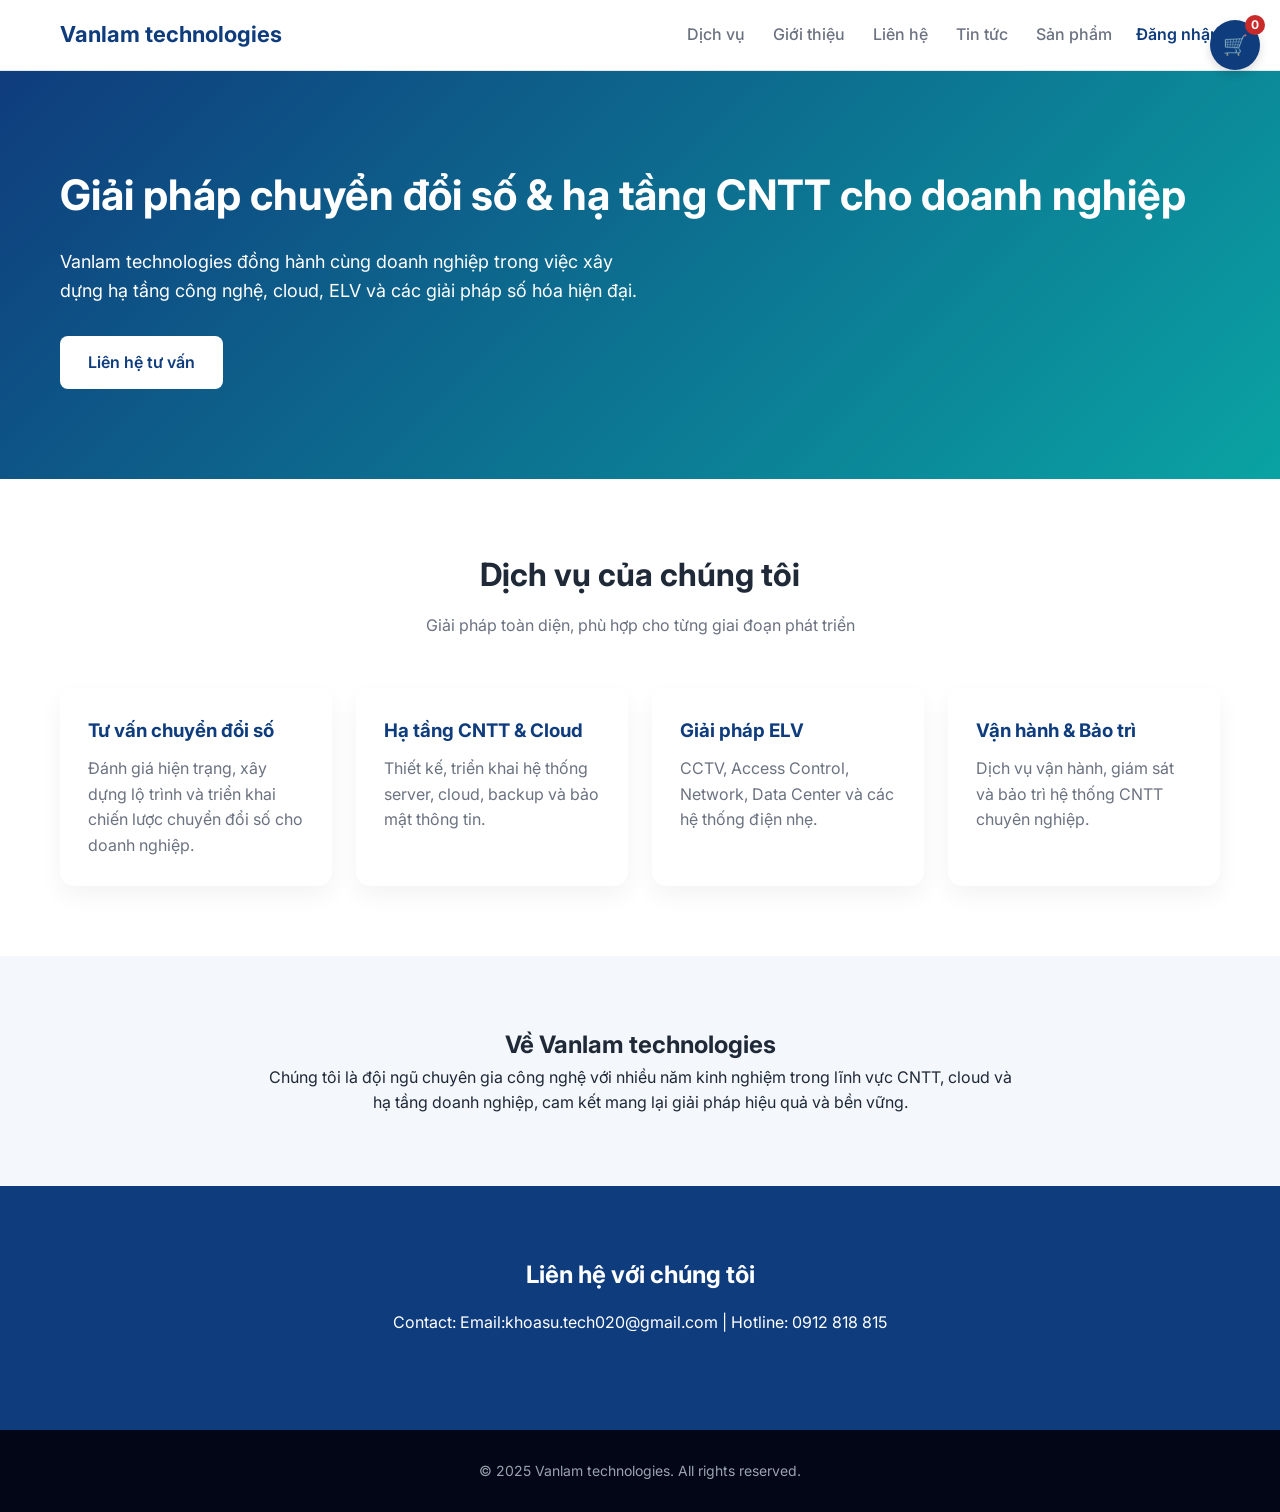
==== index.html @ 8d069204 "Add files via upload" ====
<!DOCTYPE html>
<html lang="vi">
<head>
  <meta charset="UTF-8" />
  <meta name="viewport" content="width=device-width, initial-scale=1.0" />
  <meta name="robots" content="index, follow" />
  <title>Vanlam technologies | Giải pháp chuyển đổi số & CNTT</title>
  <meta name="description" content="Vanlam technologies cung cấp giải pháp chuyển đổi số, hạ tầng CNTT, cloud, ELV và tư vấn công nghệ cho doanh nghiệp." />
  <meta name="keywords" content="chuyển đổi số, hạ tầng CNTT, cloud, ELV, bảo mật, tư vấn CNTT" />
  <link rel="canonical" href="https://vanlam-website.com/index.html" />
  <meta property="og:type" content="website" />
  <meta property="og:title" content="Vanlam technologies | Giải pháp chuyển đổi số & CNTT" />
  <meta property="og:description" content="Vanlam technologies cung cấp giải pháp chuyển đổi số, hạ tầng CNTT, cloud, ELV và tư vấn công nghệ cho doanh nghiệp." />
  <meta property="og:url" content="https://vanlam-website.com/index.html" />
  <meta property="og:site_name" content="Vanlam technologies" />
  <meta name="twitter:card" content="summary_large_image" />
  <meta name="twitter:title" content="Vanlam technologies | Giải pháp chuyển đổi số & CNTT" />
  <meta name="twitter:description" content="Vanlam technologies cung cấp giải pháp chuyển đổi số, hạ tầng CNTT, cloud, ELV và tư vấn công nghệ cho doanh nghiệp." />
  <link rel="preconnect" href="https://fonts.googleapis.com">
  <link rel="preconnect" href="https://fonts.gstatic.com" crossorigin>
  <link href="https://fonts.googleapis.com/css2?family=Inter:wght@300;400;500;600;700&display=swap" rel="stylesheet">
  <style>
    :root {
      --primary: #0f3c7d;
      --secondary: #0aa3a3;
      --text: #1f2937;
      --muted: #6b7280;
      --bg: #ffffff;
      --light: #f4f7fb;
    }

    * { box-sizing: border-box; margin: 0; padding: 0; }
    body {
      font-family: 'Inter', sans-serif;
      color: var(--text);
      background: var(--bg);
      line-height: 1.6;
    }
    a { text-decoration: none; color: inherit; }

    /* Header */
    header {
      background: #fff;
      border-bottom: 1px solid #e5e7eb;
      position: sticky;
      top: 0;
      z-index: 100;
    }
    .container {
      max-width: 1200px;
      margin: auto;
      padding: 0 20px;
    }
    .nav {
      display: flex;
      align-items: center;
      justify-content: space-between;
      height: 70px;
    }
    .logo {
      font-size: 22px;
      font-weight: 700;
      color: var(--primary);
    }
    .menu a {
      margin-left: 24px;
      font-weight: 500;
      color: var(--muted);
    }
    .menu a:hover { color: var(--primary); }

    /* Hero */
    .hero {
      background: linear-gradient(135deg, var(--primary), var(--secondary));
      color: #fff;
      padding: 90px 0;
    }
    .hero h1 {
      font-size: 42px;
      margin-bottom: 20px;
    }
    .hero p {
      font-size: 18px;
      max-width: 600px;
    }
    .hero .btn {
      display: inline-block;
      margin-top: 30px;
      padding: 14px 28px;
      background: #fff;
      color: var(--primary);
      border-radius: 8px;
      font-weight: 600;
    }

    /* Section */
    section { padding: 70px 0; }
    .section-title {
      text-align: center;
      margin-bottom: 50px;
    }
    .section-title h2 {
      font-size: 32px;
      margin-bottom: 12px;
    }
    .section-title p { color: var(--muted); }

    /* Services */
    .services {
      display: grid;
      grid-template-columns: repeat(auto-fit, minmax(250px, 1fr));
      gap: 24px;
    }
    .card {
      background: #fff;
      padding: 28px;
      border-radius: 14px;
      box-shadow: 0 10px 25px rgba(0,0,0,.05);
    }
    .card h3 {
      margin-bottom: 10px;
      color: var(--primary);
    }
    .card p { color: var(--muted); }

    /* About */
    .about {
      background: var(--light);
    }
    .about-content {
      max-width: 800px;
      margin: auto;
      text-align: center;
    }

    /* Contact */
    .contact {
      background: var(--primary);
      color: #fff;
      text-align: center;
    }
    .contact h2 { margin-bottom: 16px; }
    .contact p { margin-bottom: 24px; }

    footer {
      background: #020617;
      color: #9ca3af;
      padding: 30px 0;
      text-align: center;
      font-size: 14px;
    }

    @media (max-width: 768px) {
      .hero h1 { font-size: 32px; }
    }
  </style>
</head>
<body>

  <!-- Header -->
  <header>
    <div class="container nav">
      <div class="logo">Vanlam technologies</div>
      <nav class="menu">
        <a href="#services">Dịch vụ</a>
        <a href="#about">Giới thiệu</a>
        <a href="#contact">Liên hệ</a>
        <a href="news.html">Tin tức</a>
        <a href="shop.html">Sản phẩm</a>
        <a href="posts.html" class="admin-only">QL Tin tức</a>
        <a href="products.html" class="admin-only">QL Sản phẩm</a>
      </nav>
    </div>
  </header>

  <!-- Hero -->
  <section class="hero">
    <div class="container">
      <h1>Giải pháp chuyển đổi số & hạ tầng CNTT cho doanh nghiệp</h1>
      <p>Vanlam technologies đồng hành cùng doanh nghiệp trong việc xây dựng hạ tầng công nghệ, cloud, ELV và các giải pháp số hóa hiện đại.</p>
      <a href="#contact" class="btn">Liên hệ tư vấn</a>
    </div>
  </section>

  <!-- Services -->
  <section id="services">
    <div class="container">
      <div class="section-title">
        <h2>Dịch vụ của chúng tôi</h2>
        <p>Giải pháp toàn diện, phù hợp cho từng giai đoạn phát triển</p>
      </div>
      <div class="services">
        <div class="card">
          <h3>Tư vấn chuyển đổi số</h3>
          <p>Đánh giá hiện trạng, xây dựng lộ trình và triển khai chiến lược chuyển đổi số cho doanh nghiệp.</p>
        </div>
        <div class="card">
          <h3>Hạ tầng CNTT & Cloud</h3>
          <p>Thiết kế, triển khai hệ thống server, cloud, backup và bảo mật thông tin.</p>
        </div>
        <div class="card">
          <h3>Giải pháp ELV</h3>
          <p>CCTV, Access Control, Network, Data Center và các hệ thống điện nhẹ.</p>
        </div>
        <div class="card">
          <h3>Vận hành & Bảo trì</h3>
          <p>Dịch vụ vận hành, giám sát và bảo trì hệ thống CNTT chuyên nghiệp.</p>
        </div>
      </div>
    </div>
  </section>

  <!-- About -->
  <section id="about" class="about">
    <div class="container about-content">
      <h2>Về Vanlam technologies</h2>
      <p>Chúng tôi là đội ngũ chuyên gia công nghệ với nhiều năm kinh nghiệm trong lĩnh vực CNTT, cloud và hạ tầng doanh nghiệp, cam kết mang lại giải pháp hiệu quả và bền vững.</p>
    </div>
  </section>

  <!-- Contact -->
  <section id="contact" class="contact">
    <div class="container">
      <h2>Liên hệ với chúng tôi</h2>
      <p>Contact: Email:khoasu.tech020@gmail.com | Hotline: 0912 818 815</p>
    </div>
  </section>

  <script type="application/ld+json">
  {
    "@context": "https://schema.org",
    "@type": "Organization",
    "name": "Vanlam technologies",
    "url": "https://vanlam-website.com",
    "logo": "https://vanlam-website.com/logo.png",
    "contactPoint": [{
      "@type": "ContactPoint",
      "telephone": "+84912818815",
      "contactType": "customer service",
      "areaServed": "VN",
      "availableLanguage": ["vi", "en"]
    }],
    "sameAs": [
      "https://www.facebook.com/vanlam-technologies",
      "https://www.linkedin.com/company/vanlam-technologies"
    ]
  }
  </script>

  <!-- Footer -->
  <footer>
    <div class="container">
      © 2025 Vanlam technologies. All rights reserved.
    </div>
  </footer>

  <script src="cart.js?v=2"></script>
  <script src="auth.js?v=2"></script>
</body>
</html>
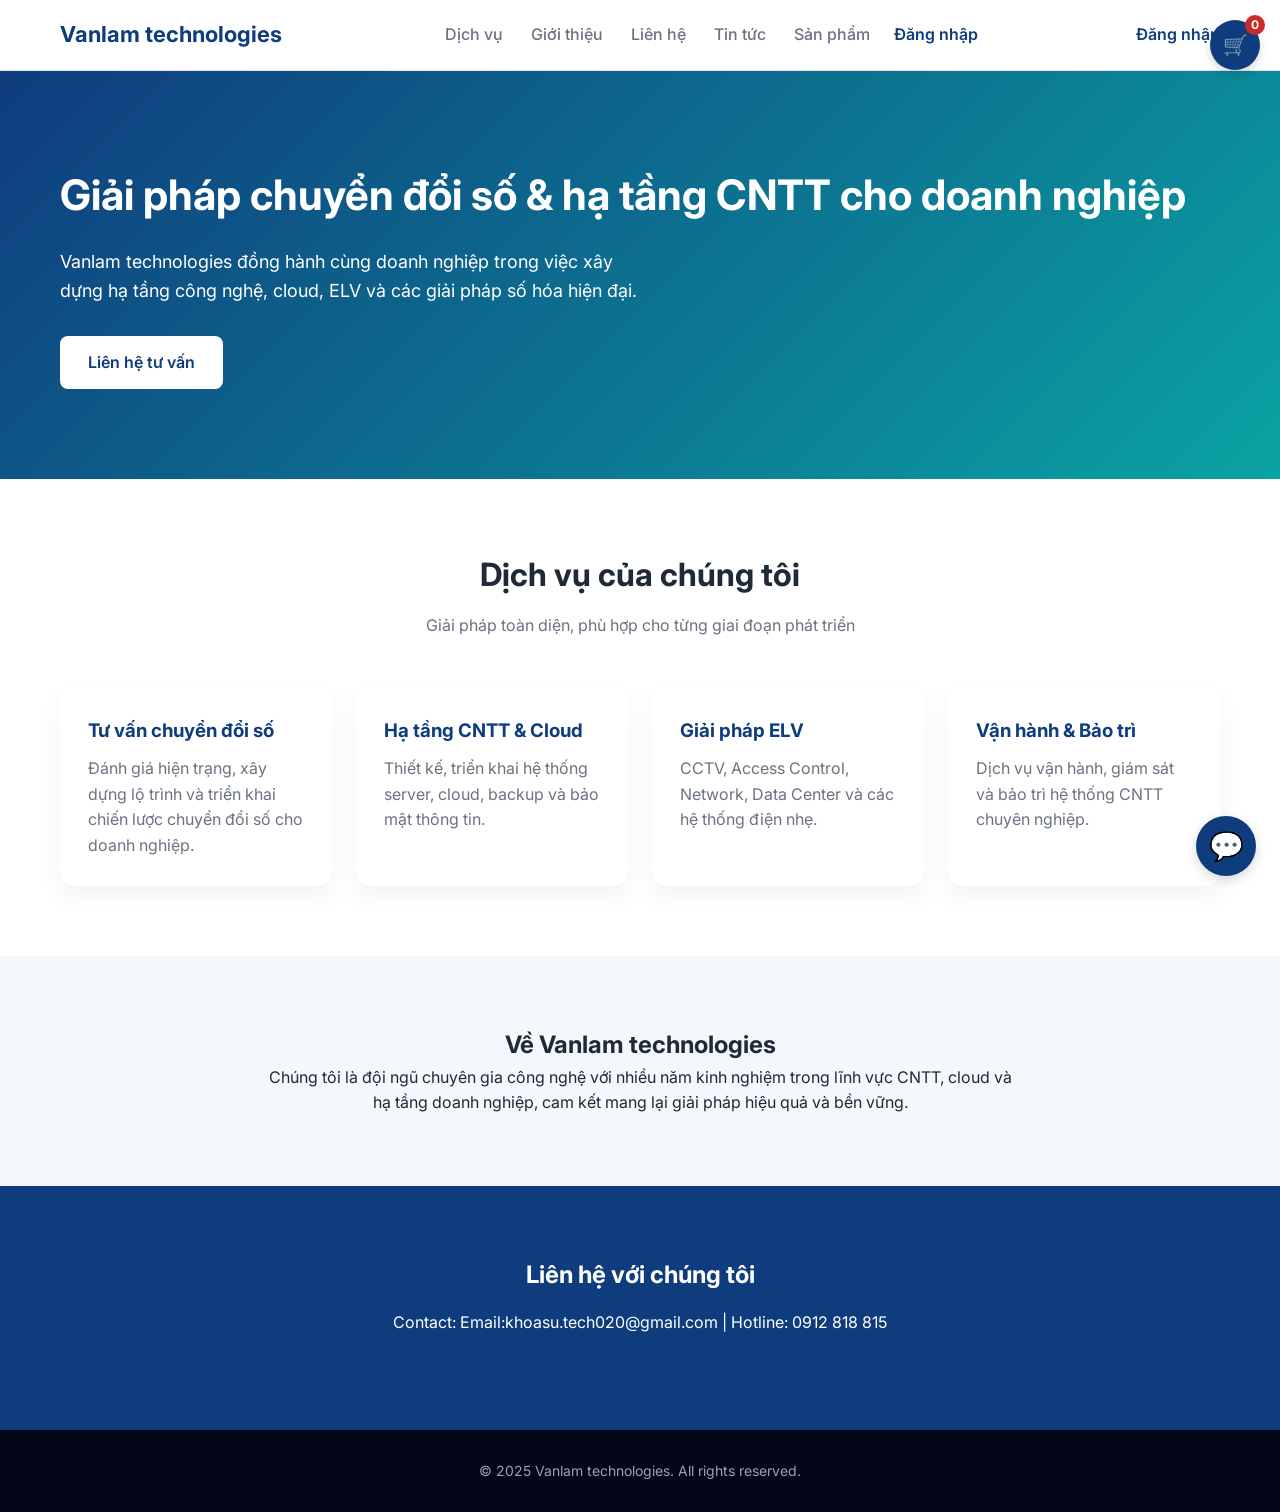
==== commit ddc62417: "Add files via upload" ====
--- a/index.html
+++ b/index.html
@@ -254,7 +254,7 @@
     </div>
   </footer>
 
-  <script src="cart.js?v=2"></script>
-  <script src="auth.js?v=2"></script>
+  <script src="cart.js?v=20260401"></script>
+  <script src="auth.js?v=20260401"></script>
 </body>
 </html>
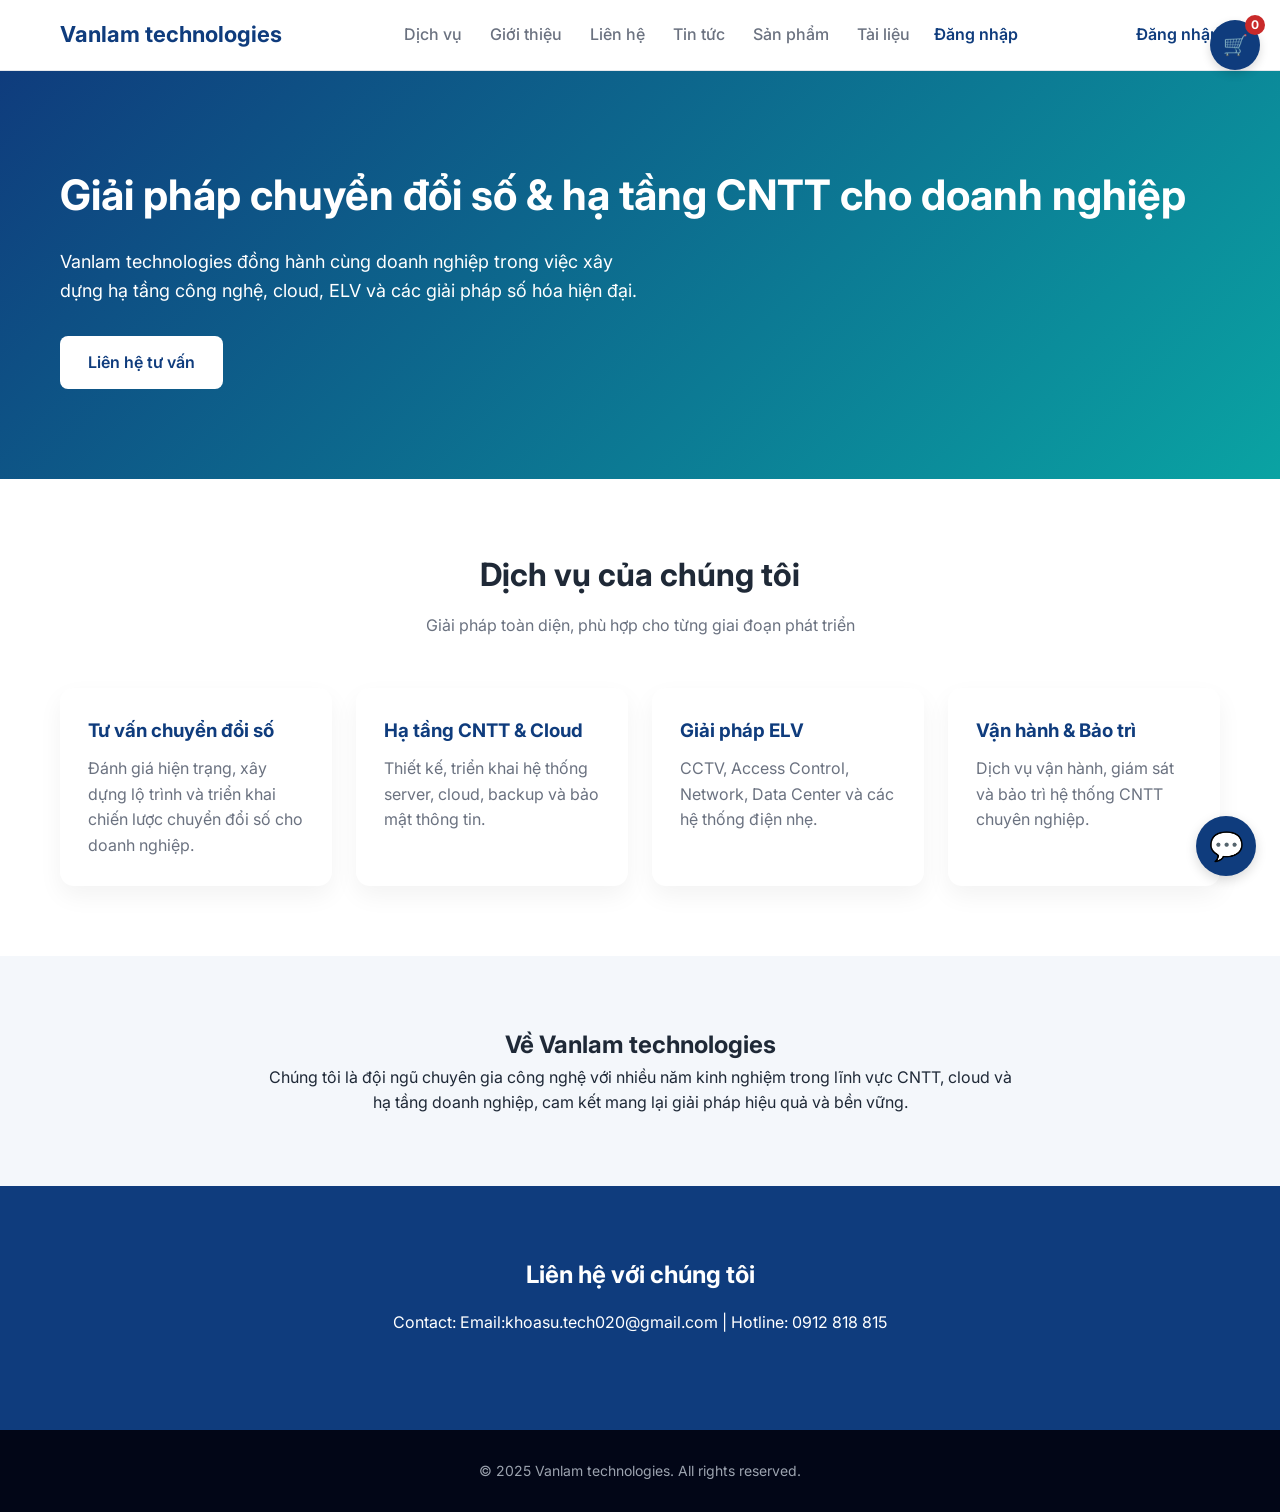
==== commit e6fd7f6f: "Add files via upload" ====
--- a/index.html
+++ b/index.html
@@ -167,6 +167,7 @@
         <a href="#contact">Liên hệ</a>
         <a href="news.html">Tin tức</a>
         <a href="shop.html">Sản phẩm</a>
+        <a href="documents.html">Tài liệu</a>
         <a href="posts.html" class="admin-only">QL Tin tức</a>
         <a href="products.html" class="admin-only">QL Sản phẩm</a>
       </nav>
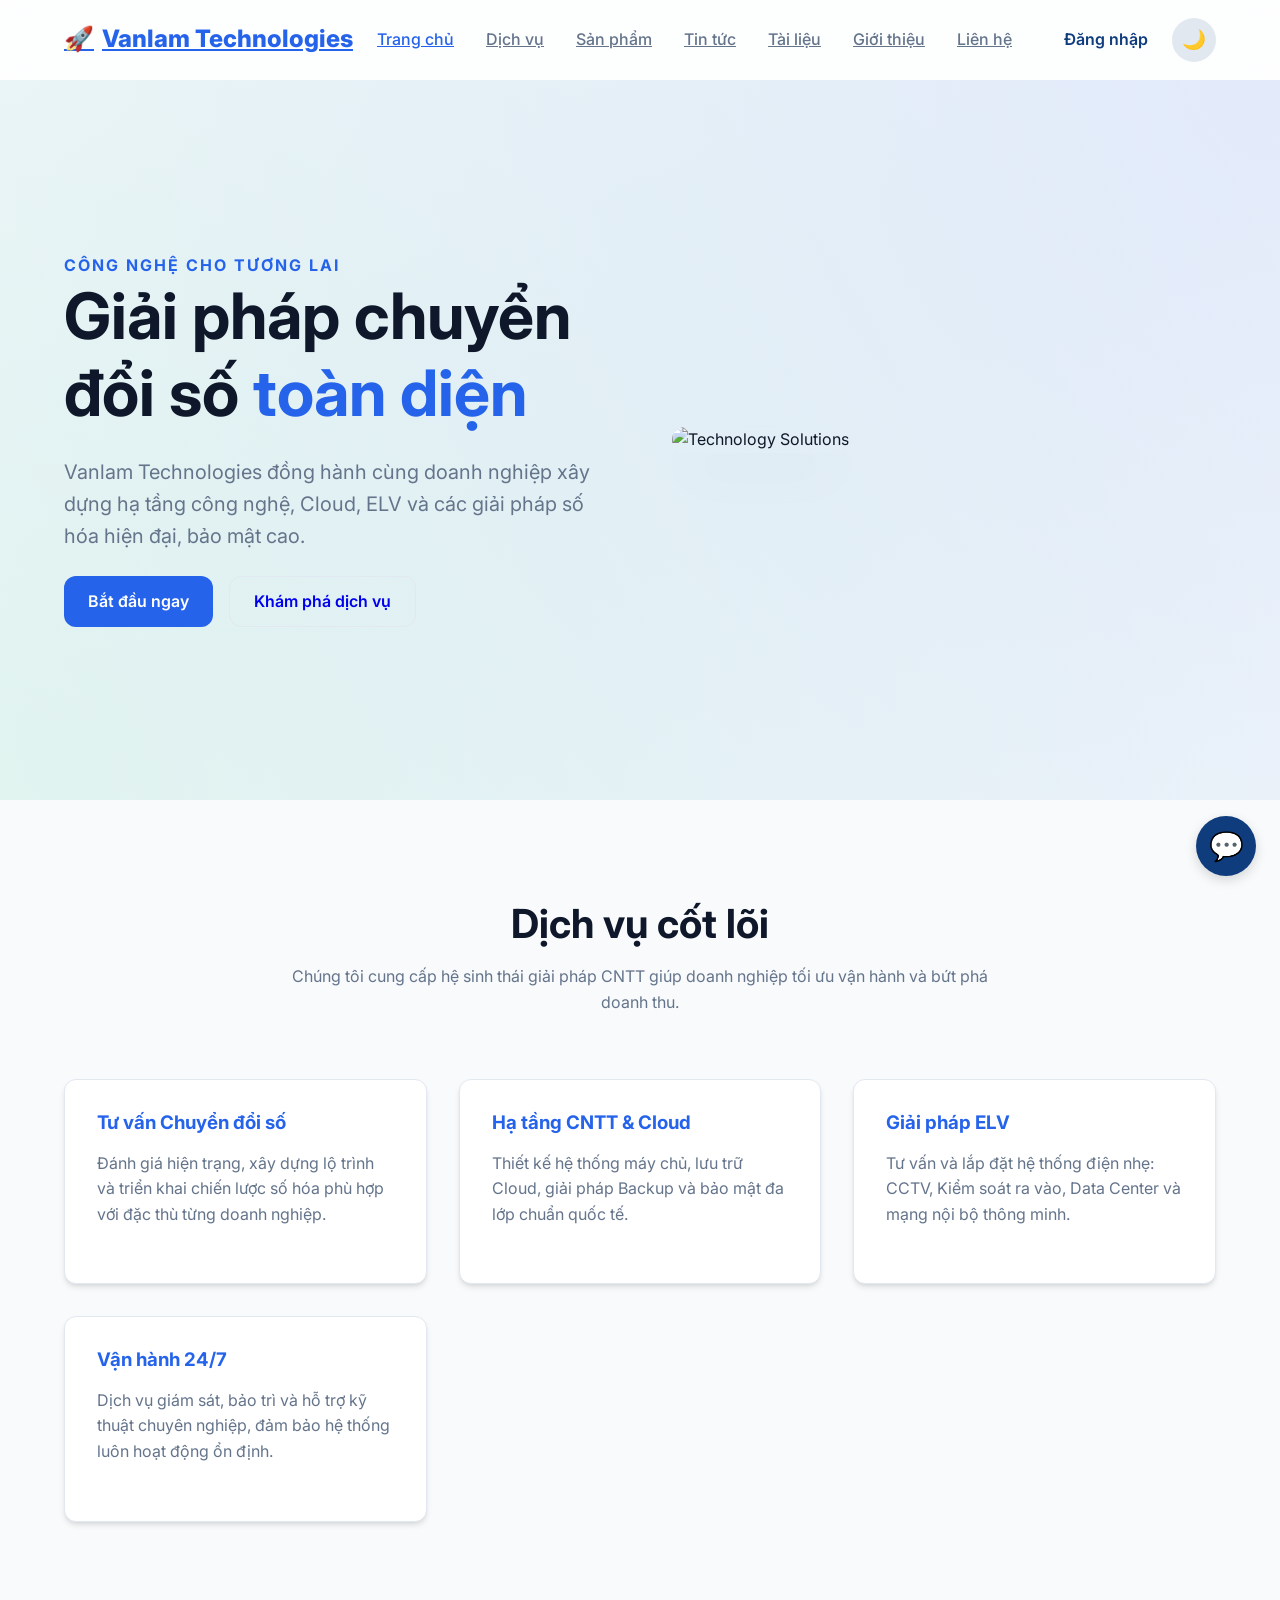
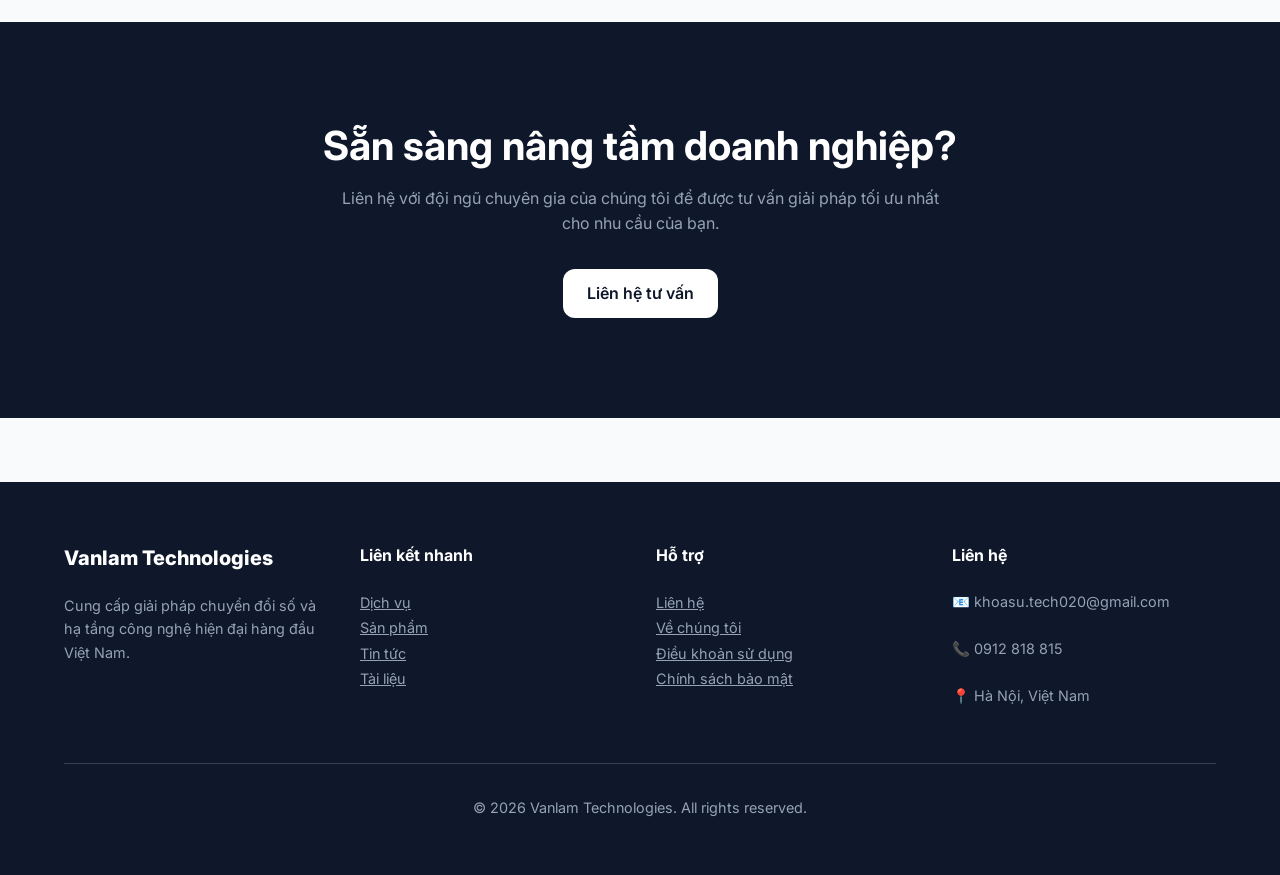
==== commit 8d5a5cc3: "Add files via upload" ====
--- a/index.html
+++ b/index.html
@@ -1,261 +1,124 @@
-<!DOCTYPE html>
-<html lang="vi">
-<head>
-  <meta charset="UTF-8" />
-  <meta name="viewport" content="width=device-width, initial-scale=1.0" />
-  <meta name="robots" content="index, follow" />
-  <title>Vanlam technologies | Giải pháp chuyển đổi số & CNTT</title>
-  <meta name="description" content="Vanlam technologies cung cấp giải pháp chuyển đổi số, hạ tầng CNTT, cloud, ELV và tư vấn công nghệ cho doanh nghiệp." />
-  <meta name="keywords" content="chuyển đổi số, hạ tầng CNTT, cloud, ELV, bảo mật, tư vấn CNTT" />
-  <link rel="canonical" href="https://vanlam-website.com/index.html" />
-  <meta property="og:type" content="website" />
-  <meta property="og:title" content="Vanlam technologies | Giải pháp chuyển đổi số & CNTT" />
-  <meta property="og:description" content="Vanlam technologies cung cấp giải pháp chuyển đổi số, hạ tầng CNTT, cloud, ELV và tư vấn công nghệ cho doanh nghiệp." />
-  <meta property="og:url" content="https://vanlam-website.com/index.html" />
-  <meta property="og:site_name" content="Vanlam technologies" />
-  <meta name="twitter:card" content="summary_large_image" />
-  <meta name="twitter:title" content="Vanlam technologies | Giải pháp chuyển đổi số & CNTT" />
-  <meta name="twitter:description" content="Vanlam technologies cung cấp giải pháp chuyển đổi số, hạ tầng CNTT, cloud, ELV và tư vấn công nghệ cho doanh nghiệp." />
-  <link rel="preconnect" href="https://fonts.googleapis.com">
-  <link rel="preconnect" href="https://fonts.gstatic.com" crossorigin>
-  <link href="https://fonts.googleapis.com/css2?family=Inter:wght@300;400;500;600;700&display=swap" rel="stylesheet">
-  <style>
-    :root {
-      --primary: #0f3c7d;
-      --secondary: #0aa3a3;
-      --text: #1f2937;
-      --muted: #6b7280;
-      --bg: #ffffff;
-      --light: #f4f7fb;
-    }
-
-    * { box-sizing: border-box; margin: 0; padding: 0; }
-    body {
-      font-family: 'Inter', sans-serif;
-      color: var(--text);
-      background: var(--bg);
-      line-height: 1.6;
-    }
-    a { text-decoration: none; color: inherit; }
-
-    /* Header */
-    header {
-      background: #fff;
-      border-bottom: 1px solid #e5e7eb;
-      position: sticky;
-      top: 0;
-      z-index: 100;
-    }
-    .container {
-      max-width: 1200px;
-      margin: auto;
-      padding: 0 20px;
-    }
-    .nav {
-      display: flex;
-      align-items: center;
-      justify-content: space-between;
-      height: 70px;
-    }
-    .logo {
-      font-size: 22px;
-      font-weight: 700;
-      color: var(--primary);
-    }
-    .menu a {
-      margin-left: 24px;
-      font-weight: 500;
-      color: var(--muted);
-    }
-    .menu a:hover { color: var(--primary); }
-
-    /* Hero */
-    .hero {
-      background: linear-gradient(135deg, var(--primary), var(--secondary));
-      color: #fff;
-      padding: 90px 0;
-    }
-    .hero h1 {
-      font-size: 42px;
-      margin-bottom: 20px;
-    }
-    .hero p {
-      font-size: 18px;
-      max-width: 600px;
-    }
-    .hero .btn {
-      display: inline-block;
-      margin-top: 30px;
-      padding: 14px 28px;
-      background: #fff;
-      color: var(--primary);
-      border-radius: 8px;
-      font-weight: 600;
-    }
-
-    /* Section */
-    section { padding: 70px 0; }
-    .section-title {
-      text-align: center;
-      margin-bottom: 50px;
-    }
-    .section-title h2 {
-      font-size: 32px;
-      margin-bottom: 12px;
-    }
-    .section-title p { color: var(--muted); }
-
-    /* Services */
-    .services {
-      display: grid;
-      grid-template-columns: repeat(auto-fit, minmax(250px, 1fr));
-      gap: 24px;
-    }
-    .card {
-      background: #fff;
-      padding: 28px;
-      border-radius: 14px;
-      box-shadow: 0 10px 25px rgba(0,0,0,.05);
-    }
-    .card h3 {
-      margin-bottom: 10px;
-      color: var(--primary);
-    }
-    .card p { color: var(--muted); }
-
-    /* About */
-    .about {
-      background: var(--light);
-    }
-    .about-content {
-      max-width: 800px;
-      margin: auto;
-      text-align: center;
-    }
-
-    /* Contact */
-    .contact {
-      background: var(--primary);
-      color: #fff;
-      text-align: center;
-    }
-    .contact h2 { margin-bottom: 16px; }
-    .contact p { margin-bottom: 24px; }
-
-    footer {
-      background: #020617;
-      color: #9ca3af;
-      padding: 30px 0;
-      text-align: center;
-      font-size: 14px;
-    }
-
-    @media (max-width: 768px) {
-      .hero h1 { font-size: 32px; }
-    }
-  </style>
-</head>
-<body>
-
-  <!-- Header -->
-  <header>
-    <div class="container nav">
-      <div class="logo">Vanlam technologies</div>
-      <nav class="menu">
-        <a href="#services">Dịch vụ</a>
-        <a href="#about">Giới thiệu</a>
-        <a href="#contact">Liên hệ</a>
-        <a href="news.html">Tin tức</a>
-        <a href="shop.html">Sản phẩm</a>
-        <a href="documents.html">Tài liệu</a>
-        <a href="posts.html" class="admin-only">QL Tin tức</a>
-        <a href="products.html" class="admin-only">QL Sản phẩm</a>
-      </nav>
-    </div>
-  </header>
-
-  <!-- Hero -->
-  <section class="hero">
-    <div class="container">
-      <h1>Giải pháp chuyển đổi số & hạ tầng CNTT cho doanh nghiệp</h1>
-      <p>Vanlam technologies đồng hành cùng doanh nghiệp trong việc xây dựng hạ tầng công nghệ, cloud, ELV và các giải pháp số hóa hiện đại.</p>
-      <a href="#contact" class="btn">Liên hệ tư vấn</a>
-    </div>
-  </section>
-
-  <!-- Services -->
-  <section id="services">
-    <div class="container">
-      <div class="section-title">
-        <h2>Dịch vụ của chúng tôi</h2>
-        <p>Giải pháp toàn diện, phù hợp cho từng giai đoạn phát triển</p>
-      </div>
-      <div class="services">
-        <div class="card">
-          <h3>Tư vấn chuyển đổi số</h3>
-          <p>Đánh giá hiện trạng, xây dựng lộ trình và triển khai chiến lược chuyển đổi số cho doanh nghiệp.</p>
-        </div>
-        <div class="card">
-          <h3>Hạ tầng CNTT & Cloud</h3>
-          <p>Thiết kế, triển khai hệ thống server, cloud, backup và bảo mật thông tin.</p>
-        </div>
-        <div class="card">
-          <h3>Giải pháp ELV</h3>
-          <p>CCTV, Access Control, Network, Data Center và các hệ thống điện nhẹ.</p>
-        </div>
-        <div class="card">
-          <h3>Vận hành & Bảo trì</h3>
-          <p>Dịch vụ vận hành, giám sát và bảo trì hệ thống CNTT chuyên nghiệp.</p>
-        </div>
-      </div>
-    </div>
-  </section>
-
-  <!-- About -->
-  <section id="about" class="about">
-    <div class="container about-content">
-      <h2>Về Vanlam technologies</h2>
-      <p>Chúng tôi là đội ngũ chuyên gia công nghệ với nhiều năm kinh nghiệm trong lĩnh vực CNTT, cloud và hạ tầng doanh nghiệp, cam kết mang lại giải pháp hiệu quả và bền vững.</p>
-    </div>
-  </section>
-
-  <!-- Contact -->
-  <section id="contact" class="contact">
-    <div class="container">
-      <h2>Liên hệ với chúng tôi</h2>
-      <p>Contact: Email:khoasu.tech020@gmail.com | Hotline: 0912 818 815</p>
-    </div>
-  </section>
-
-  <script type="application/ld+json">
-  {
-    "@context": "https://schema.org",
-    "@type": "Organization",
-    "name": "Vanlam technologies",
-    "url": "https://vanlam-website.com",
-    "logo": "https://vanlam-website.com/logo.png",
-    "contactPoint": [{
-      "@type": "ContactPoint",
-      "telephone": "+84912818815",
-      "contactType": "customer service",
-      "areaServed": "VN",
-      "availableLanguage": ["vi", "en"]
-    }],
-    "sameAs": [
-      "https://www.facebook.com/vanlam-technologies",
-      "https://www.linkedin.com/company/vanlam-technologies"
-    ]
-  }
-  </script>
-
-  <!-- Footer -->
-  <footer>
-    <div class="container">
-      © 2025 Vanlam technologies. All rights reserved.
-    </div>
-  </footer>
-
-  <script src="cart.js?v=20260401"></script>
-  <script src="auth.js?v=20260401"></script>
-</body>
-</html>
+<!DOCTYPE html>
+<html lang="vi">
+<head>
+  <meta charset="UTF-8" />
+  <meta name="viewport" content="width=device-width, initial-scale=1.0" />
+  <meta name="robots" content="index, follow" />
+  <title>Vanlam Technologies | Giải pháp chuyển đổi số & CNTT</title>
+  <meta name="description" content="Vanlam Technologies cung cấp giải pháp chuyển đổi số, hạ tầng CNTT, cloud, ELV và tư vấn công nghệ cho doanh nghiệp." />
+  <meta name="keywords" content="chuyển đổi số, hạ tầng CNTT, cloud, ELV, bảo mật, tư vấn CNTT" />
+  <link rel="canonical" href="https://vanlam-website.com/index.html" />
+  
+  <link rel="preconnect" href="https://fonts.googleapis.com">
+  <link rel="preconnect" href="https://fonts.gstatic.com" crossorigin>
+  <link href="https://fonts.googleapis.com/css2?family=Inter:wght@300;400;500;600;700;800&display=swap" rel="stylesheet">
+  
+  <!-- Global Styles -->
+  <link rel="stylesheet" href="index.css">
+  
+  <style>
+    /* Page Specific Styles */
+    .hero-section {
+      padding: 120px 0;
+      background: radial-gradient(circle at top right, rgba(37, 99, 235, 0.1), transparent),
+                  radial-gradient(circle at bottom left, rgba(16, 185, 129, 0.1), transparent);
+      min-height: 80vh;
+      display: flex;
+      align-items: center;
+    }
+    .hero-grid {
+      display: grid;
+      grid-template-columns: 1fr 1fr;
+      gap: 4rem;
+      align-items: center;
+    }
+    .hero-img {
+      width: 100%;
+      border-radius: 24px;
+      box-shadow: 0 25px 50px -12px rgba(0, 0, 0, 0.25);
+    }
+    
+    @media (max-width: 992px) {
+      .hero-grid { grid-template-columns: 1fr; text-align: center; }
+      .hero-content { order: 2; }
+      .hero-img-container { order: 1; }
+    }
+    
+    .feature-grid {
+      display: grid;
+      grid-template-columns: repeat(auto-fit, minmax(280px, 1fr));
+      gap: 2rem;
+      margin-top: 4rem;
+    }
+    
+    .section-header { text-align: center; max-width: 700px; margin: 0 auto 4rem; }
+  </style>
+</head>
+<body>
+
+  <!-- Header is injected by ui.js -->
+
+  <main>
+    <!-- Hero -->
+    <section class="hero-section">
+      <div class="container hero-grid">
+        <div class="hero-content reveal">
+          <span style="color: var(--accent); font-weight: 700; text-transform: uppercase; letter-spacing: 2px;">Công nghệ cho tương lai</span>
+          <h1>Giải pháp chuyển đổi số <span style="color: var(--accent);">toàn diện</span></h1>
+          <p style="font-size: 1.25rem;">Vanlam Technologies đồng hành cùng doanh nghiệp xây dựng hạ tầng công nghệ, Cloud, ELV và các giải pháp số hóa hiện đại, bảo mật cao.</p>
+          <div style="display: flex; gap: 1rem; flex-wrap: wrap;">
+            <a href="contact.html" class="btn btn-primary">Bắt đầu ngay</a>
+            <a href="services.html" class="btn" style="border: 1px solid var(--border);">Khám phá dịch vụ</a>
+          </div>
+        </div>
+        <div class="hero-img-container reveal" style="transition-delay: 0.2s;">
+          <img src="assets/img/hero.png" alt="Technology Solutions" class="hero-img">
+        </div>
+      </div>
+    </section>
+
+    <!-- Services -->
+    <section style="padding: 100px 0;">
+      <div class="container">
+        <div class="section-header reveal">
+          <h2>Dịch vụ cốt lõi</h2>
+          <p>Chúng tôi cung cấp hệ sinh thái giải pháp CNTT giúp doanh nghiệp tối ưu vận hành và bứt phá doanh thu.</p>
+        </div>
+        <div class="feature-grid">
+          <div class="card reveal">
+            <h3 style="margin-bottom: 1rem; color: var(--accent);">Tư vấn Chuyển đổi số</h3>
+            <p>Đánh giá hiện trạng, xây dựng lộ trình và triển khai chiến lược số hóa phù hợp với đặc thù từng doanh nghiệp.</p>
+          </div>
+          <div class="card reveal" style="transition-delay: 0.1s;">
+            <h3 style="margin-bottom: 1rem; color: var(--accent);">Hạ tầng CNTT & Cloud</h3>
+            <p>Thiết kế hệ thống máy chủ, lưu trữ Cloud, giải pháp Backup và bảo mật đa lớp chuẩn quốc tế.</p>
+          </div>
+          <div class="card reveal" style="transition-delay: 0.2s;">
+            <h3 style="margin-bottom: 1rem; color: var(--accent);">Giải pháp ELV</h3>
+            <p>Tư vấn và lắp đặt hệ thống điện nhẹ: CCTV, Kiểm soát ra vào, Data Center và mạng nội bộ thông minh.</p>
+          </div>
+          <div class="card reveal" style="transition-delay: 0.3s;">
+            <h3 style="margin-bottom: 1rem; color: var(--accent);">Vận hành 24/7</h3>
+            <p>Dịch vụ giám sát, bảo trì và hỗ trợ kỹ thuật chuyên nghiệp, đảm bảo hệ thống luôn hoạt động ổn định.</p>
+          </div>
+        </div>
+      </div>
+    </section>
+
+    <!-- Call to Action -->
+    <section style="background: var(--primary); padding: 100px 0; color: white;" class="reveal">
+      <div class="container" style="text-align: center;">
+        <h2 style="color: white;">Sẵn sàng nâng tầm doanh nghiệp?</h2>
+        <p style="color: #94a3b8; max-width: 600px; margin: 1rem auto 2rem;">Liên hệ với đội ngũ chuyên gia của chúng tôi để được tư vấn giải pháp tối ưu nhất cho nhu cầu của bạn.</p>
+        <a href="contact.html" class="btn btn-primary" style="background: white; color: var(--primary);">Liên hệ tư vấn</a>
+      </div>
+    </section>
+  </main>
+
+  <!-- Footer is injected by ui.js -->
+
+  <!-- Scripts -->
+  <script src="auth.js"></script>
+  <script src="ui.js"></script>
+</body>
+</html>
--- a/index.css
+++ b/index.css
@@ -0,0 +1,185 @@
+:root {
+  /* Colors */
+  --primary: #0f172a;
+  --accent: #2563eb;
+  --secondary: #10b981;
+  --bg: #f8fafc;
+  --card-bg: #ffffff;
+  --text: #0f172a;
+  --muted: #64748b;
+  --border: #e2e8f0;
+  
+  /* Glassmorphism */
+  --glass-bg: rgba(255, 255, 255, 0.7);
+  --glass-border: rgba(255, 255, 255, 0.3);
+  
+  /* Spacing & Sizes */
+  --header-height: 80px;
+  --container-max: 1200px;
+  --radius: 12px;
+  --shadow: 0 4px 6px -1px rgb(0 0 0 / 0.1), 0 2px 4px -2px rgb(0 0 0 / 0.1);
+  --shadow-lg: 0 10px 15px -3px rgb(0 0 0 / 0.1), 0 4px 6px -4px rgb(0 0 0 / 0.1);
+}
+
+[data-theme='dark'] {
+  --primary: #1e293b;
+  --accent: #3b82f6;
+  --secondary: #34d399;
+  --bg: #0f172a;
+  --card-bg: #1e293b;
+  --text: #f1f5f9;
+  --muted: #94a3b8;
+  --border: #334155;
+  --glass-bg: rgba(15, 23, 42, 0.7);
+  --glass-border: rgba(30, 41, 59, 0.3);
+}
+
+/* Base Styles */
+* { box-sizing: border-box; margin: 0; padding: 0; }
+
+html { scroll-behavior: smooth; }
+
+body {
+  font-family: 'Inter', sans-serif;
+  color: var(--text);
+  background: var(--bg);
+  line-height: 1.6;
+  transition: background 0.3s, color 0.3s;
+}
+
+.container {
+  max-width: var(--container-max);
+  margin: 0 auto;
+  padding: 0 24px;
+}
+
+/* Typography */
+h1, h2, h3, h4 { font-weight: 700; line-height: 1.2; }
+h1 { font-size: clamp(2.5rem, 5vw, 4rem); margin-bottom: 1.5rem; }
+h2 { font-size: clamp(2rem, 4vw, 2.5rem); margin-bottom: 1rem; }
+p { margin-bottom: 1.5rem; color: var(--muted); }
+
+/* Components */
+.btn {
+  display: inline-flex;
+  align-items: center;
+  justify-content: center;
+  padding: 12px 24px;
+  border-radius: var(--radius);
+  font-weight: 600;
+  text-decoration: none;
+  transition: all 0.2s;
+  cursor: pointer;
+  border: none;
+}
+
+.btn-primary { background: var(--accent); color: white; }
+.btn-primary:hover { background: #1d4ed8; transform: translateY(-2px); box-shadow: var(--shadow-lg); }
+
+.card {
+  background: var(--card-bg);
+  padding: 2rem;
+  border-radius: var(--radius);
+  border: 1px solid var(--border);
+  box-shadow: var(--shadow);
+  transition: all 0.3s;
+}
+.card:hover { transform: translateY(-5px); box-shadow: var(--shadow-lg); }
+
+/* Header & Nav */
+.header {
+  height: var(--header-height);
+  position: sticky;
+  top: 0;
+  z-index: 1000;
+  background: var(--glass-bg);
+  backdrop-filter: blur(12px);
+  border-bottom: 1px solid var(--glass-border);
+  display: flex;
+  align-items: center;
+}
+
+.nav {
+  width: 100%;
+  display: flex;
+  justify-content: space-between;
+  align-items: center;
+}
+
+.logo {
+  font-size: 1.5rem;
+  font-weight: 800;
+  color: var(--accent);
+  display: flex;
+  align-items: center;
+  gap: 8px;
+}
+
+.menu { display: flex; align-items: center; gap: 2rem; }
+.menu a { font-weight: 500; color: var(--muted); transition: color 0.2s; }
+.menu a:hover, .menu a.active { color: var(--accent); }
+
+/* Hamburger Menu (Mobile) */
+.mobile-toggle { display: none; background: none; border: none; font-size: 1.5rem; color: var(--text); cursor: pointer; }
+
+@media (max-width: 992px) {
+  .mobile-toggle { display: block; }
+  .menu {
+    position: fixed;
+    top: var(--header-height);
+    left: 0;
+    width: 100%;
+    background: var(--card-bg);
+    flex-direction: column;
+    padding: 2rem;
+    gap: 1rem;
+    transform: translateY(-100%);
+    opacity: 0;
+    visibility: hidden;
+    transition: all 0.3s ease;
+    border-bottom: 1px solid var(--border);
+  }
+  .menu.active { transform: translateY(0); opacity: 1; visibility: visible; }
+}
+
+/* Animations */
+.reveal { opacity: 0; transform: translateY(30px); transition: all 0.8s ease-out; }
+.reveal.active { opacity: 1; transform: translateY(0); }
+
+/* Dark Mode Toggle */
+.theme-toggle {
+  background: var(--border);
+  border: none;
+  width: 44px;
+  height: 44px;
+  border-radius: 50%;
+  cursor: pointer;
+  display: flex;
+  align-items: center;
+  justify-content: center;
+  font-size: 1.2rem;
+  transition: all 0.2s;
+}
+.theme-toggle:hover { background: var(--muted); color: white; }
+
+/* Footer */
+.footer {
+  background: var(--primary);
+  color: white;
+  padding: 4rem 0 2rem;
+  margin-top: 4rem;
+}
+.footer-grid {
+  display: grid;
+  grid-template-columns: repeat(auto-fit, minmax(200px, 1fr));
+  gap: 2rem;
+  margin-bottom: 2rem;
+}
+.footer h4 { color: white; margin-bottom: 1.5rem; }
+.footer p, .footer a { color: #94a3b8; font-size: 0.9rem; }
+.footer a:hover { color: var(--accent); }
+.footer-bottom {
+  border-top: 1px solid #334155;
+  padding-top: 2rem;
+  text-align: center;
+}
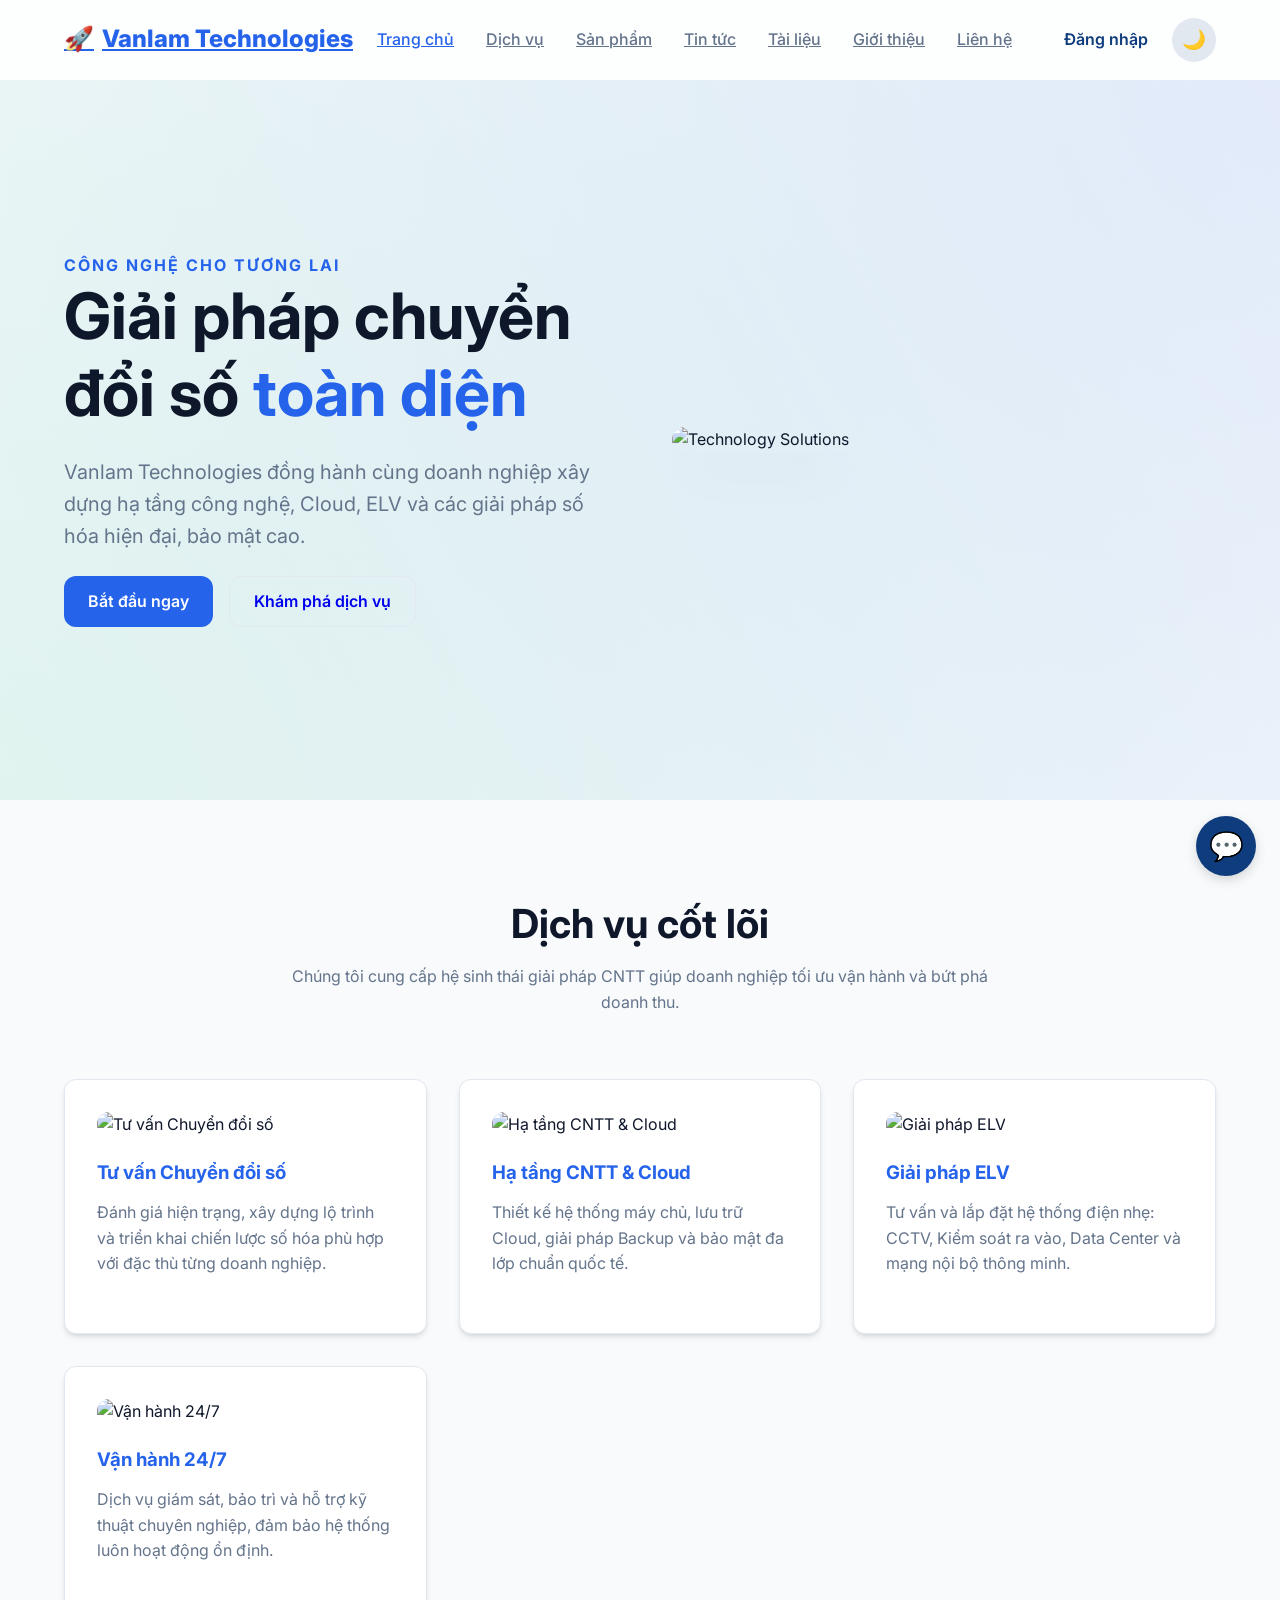
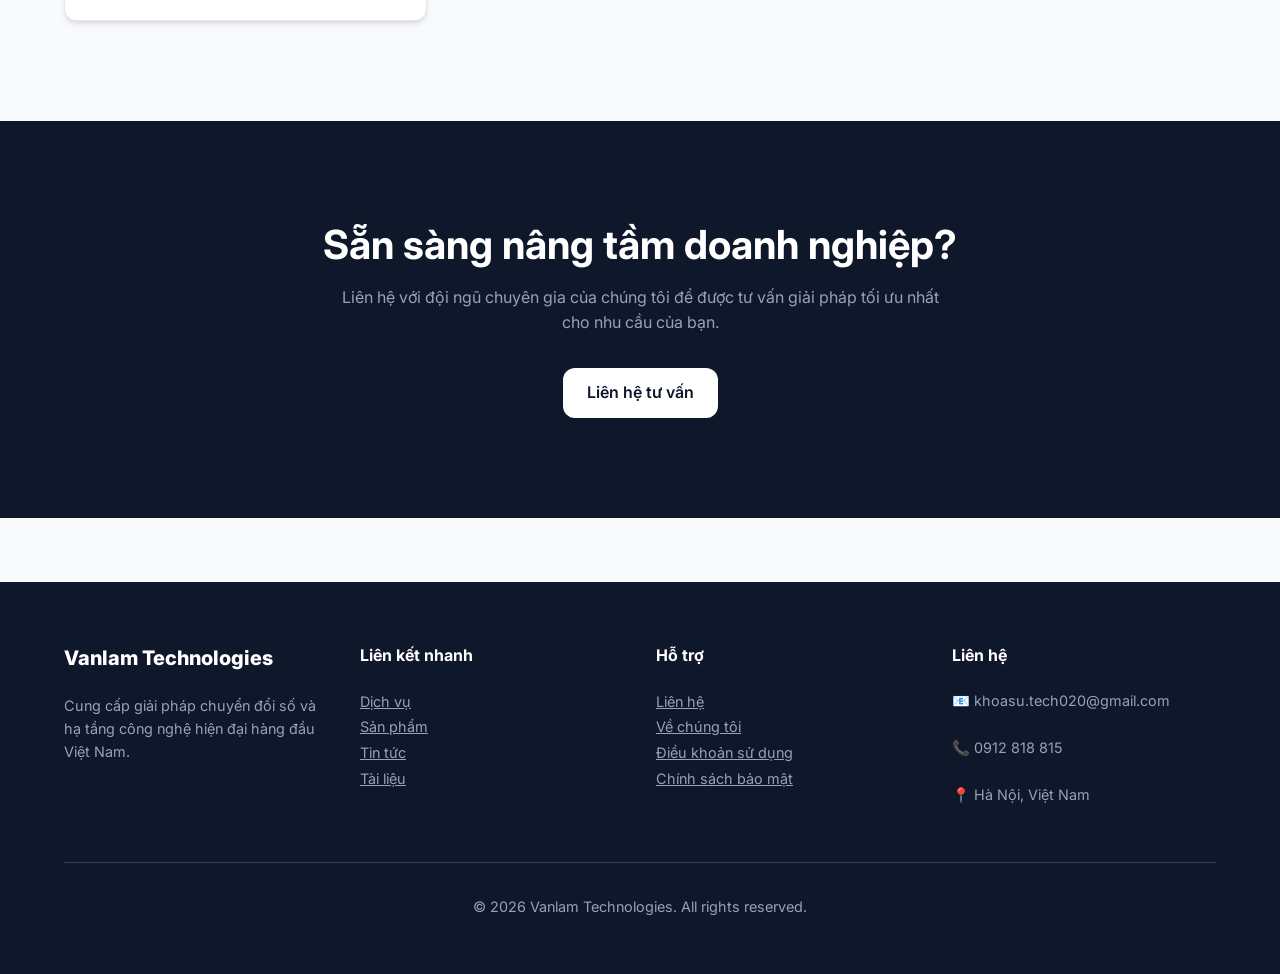
==== commit cbe95956: "Add files via upload" ====
--- a/index.html
+++ b/index.html
@@ -72,7 +72,7 @@
           </div>
         </div>
         <div class="hero-img-container reveal" style="transition-delay: 0.2s;">
-          <img src="assets/img/hero.png" alt="Technology Solutions" class="hero-img">
+          <img src="assets/img/hero_ai.png" alt="Technology Solutions" class="hero-img">
         </div>
       </div>
     </section>
@@ -86,18 +86,22 @@
         </div>
         <div class="feature-grid">
           <div class="card reveal">
+            <img src="assets/img/consulting.png" alt="Tư vấn Chuyển đổi số" style="width: 100%; height: 200px; object-fit: cover; border-radius: 12px; margin-bottom: 1.5rem;">
             <h3 style="margin-bottom: 1rem; color: var(--accent);">Tư vấn Chuyển đổi số</h3>
             <p>Đánh giá hiện trạng, xây dựng lộ trình và triển khai chiến lược số hóa phù hợp với đặc thù từng doanh nghiệp.</p>
           </div>
           <div class="card reveal" style="transition-delay: 0.1s;">
+            <img src="assets/img/cloud_infra.png" alt="Hạ tầng CNTT & Cloud" style="width: 100%; height: 200px; object-fit: cover; border-radius: 12px; margin-bottom: 1.5rem;">
             <h3 style="margin-bottom: 1rem; color: var(--accent);">Hạ tầng CNTT & Cloud</h3>
             <p>Thiết kế hệ thống máy chủ, lưu trữ Cloud, giải pháp Backup và bảo mật đa lớp chuẩn quốc tế.</p>
           </div>
           <div class="card reveal" style="transition-delay: 0.2s;">
+            <img src="assets/img/elv_solutions.png" alt="Giải pháp ELV" style="width: 100%; height: 200px; object-fit: cover; border-radius: 12px; margin-bottom: 1.5rem;">
             <h3 style="margin-bottom: 1rem; color: var(--accent);">Giải pháp ELV</h3>
             <p>Tư vấn và lắp đặt hệ thống điện nhẹ: CCTV, Kiểm soát ra vào, Data Center và mạng nội bộ thông minh.</p>
           </div>
           <div class="card reveal" style="transition-delay: 0.3s;">
+            <img src="assets/img/ops_247.png" alt="Vận hành 24/7" style="width: 100%; height: 200px; object-fit: cover; border-radius: 12px; margin-bottom: 1.5rem;">
             <h3 style="margin-bottom: 1rem; color: var(--accent);">Vận hành 24/7</h3>
             <p>Dịch vụ giám sát, bảo trì và hỗ trợ kỹ thuật chuyên nghiệp, đảm bảo hệ thống luôn hoạt động ổn định.</p>
           </div>
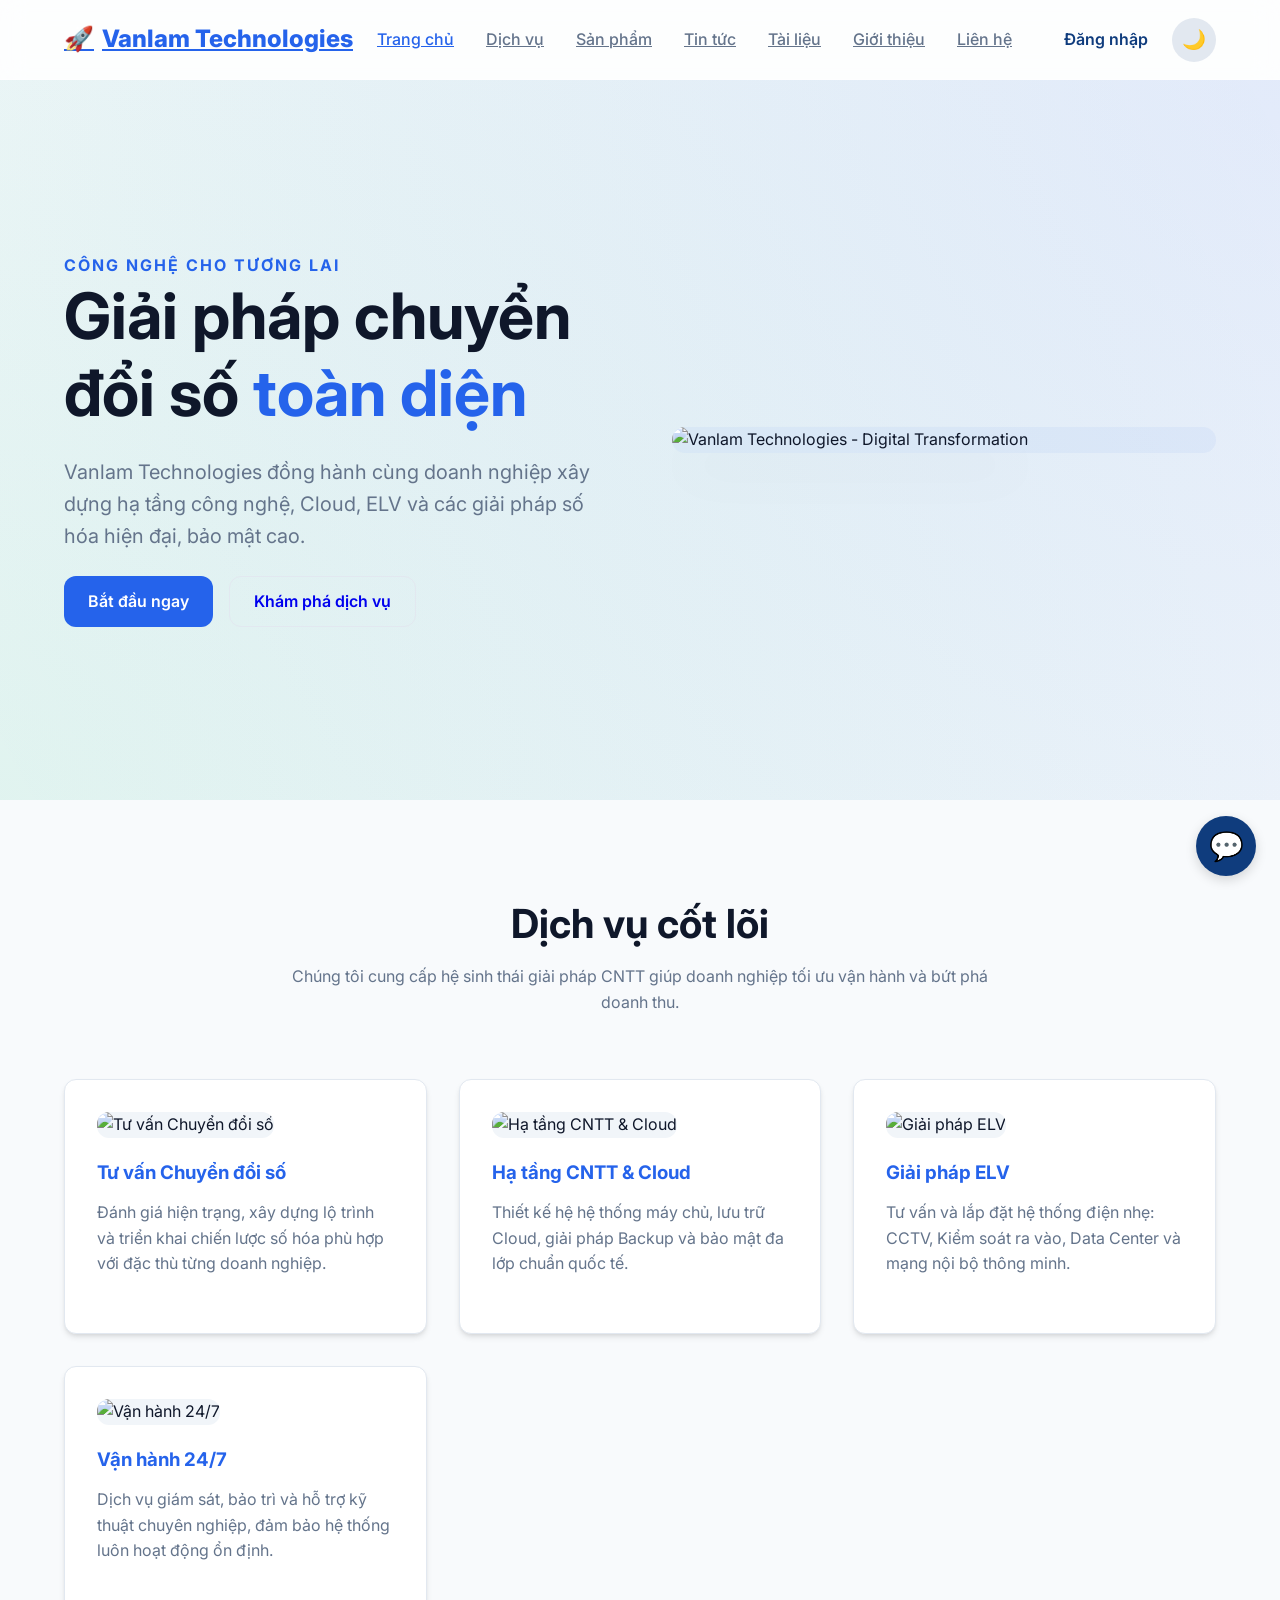
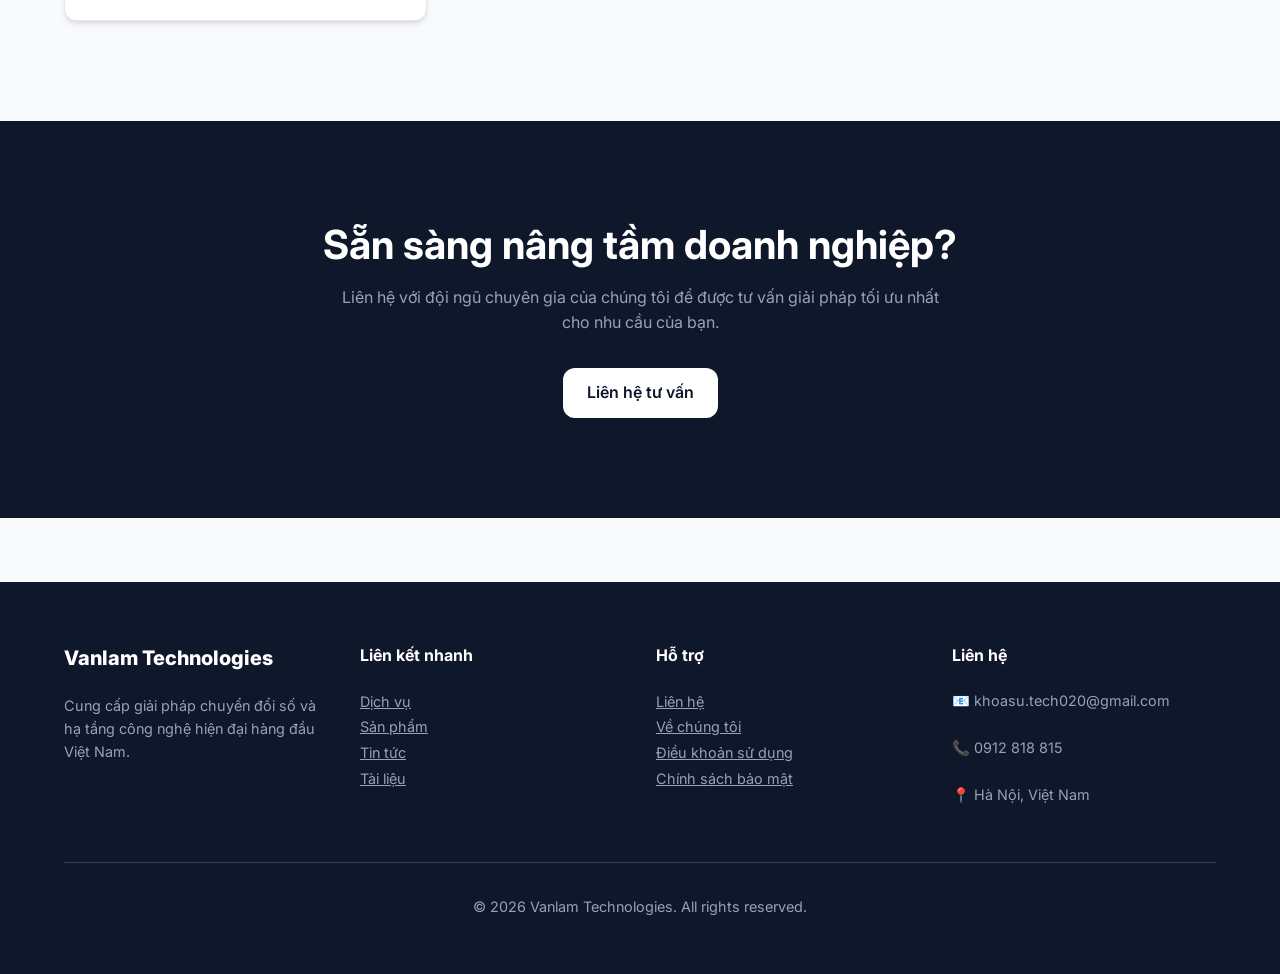
==== commit 820797e5: "Add files via upload" ====
--- a/index.html
+++ b/index.html
@@ -71,8 +71,8 @@
             <a href="services.html" class="btn" style="border: 1px solid var(--border);">Khám phá dịch vụ</a>
           </div>
         </div>
-        <div class="hero-img-container reveal" style="transition-delay: 0.2s;">
-          <img src="assets/img/hero_ai.png" alt="Technology Solutions" class="hero-img">
+        <div class="hero-img-container reveal" style="transition-delay: 0.2s; background: rgba(37, 99, 235, 0.05); border-radius: 24px;">
+          <img src="assets/img/hero_main.png" alt="Vanlam Technologies - Digital Transformation" class="hero-img" loading="eager">
         </div>
       </div>
     </section>
@@ -85,23 +85,23 @@
           <p>Chúng tôi cung cấp hệ sinh thái giải pháp CNTT giúp doanh nghiệp tối ưu vận hành và bứt phá doanh thu.</p>
         </div>
         <div class="feature-grid">
-          <div class="card reveal">
-            <img src="assets/img/consulting.png" alt="Tư vấn Chuyển đổi số" style="width: 100%; height: 200px; object-fit: cover; border-radius: 12px; margin-bottom: 1.5rem;">
+          <div class="card reveal" style="background: var(--card-bg);">
+            <img src="assets/img/consulting.png" alt="Tư vấn Chuyển đổi số" style="width: 100%; height: 200px; object-fit: cover; border-radius: 12px; margin-bottom: 1.5rem; background: #f1f5f9;" loading="lazy">
             <h3 style="margin-bottom: 1rem; color: var(--accent);">Tư vấn Chuyển đổi số</h3>
             <p>Đánh giá hiện trạng, xây dựng lộ trình và triển khai chiến lược số hóa phù hợp với đặc thù từng doanh nghiệp.</p>
           </div>
-          <div class="card reveal" style="transition-delay: 0.1s;">
-            <img src="assets/img/cloud_infra.png" alt="Hạ tầng CNTT & Cloud" style="width: 100%; height: 200px; object-fit: cover; border-radius: 12px; margin-bottom: 1.5rem;">
+          <div class="card reveal" style="transition-delay: 0.1s; background: var(--card-bg);">
+            <img src="assets/img/cloud_infra.png" alt="Hạ tầng CNTT & Cloud" style="width: 100%; height: 200px; object-fit: cover; border-radius: 12px; margin-bottom: 1.5rem; background: #f1f5f9;" loading="lazy">
             <h3 style="margin-bottom: 1rem; color: var(--accent);">Hạ tầng CNTT & Cloud</h3>
-            <p>Thiết kế hệ thống máy chủ, lưu trữ Cloud, giải pháp Backup và bảo mật đa lớp chuẩn quốc tế.</p>
+            <p>Thiết kế hệ hệ thống máy chủ, lưu trữ Cloud, giải pháp Backup và bảo mật đa lớp chuẩn quốc tế.</p>
           </div>
-          <div class="card reveal" style="transition-delay: 0.2s;">
-            <img src="assets/img/elv_solutions.png" alt="Giải pháp ELV" style="width: 100%; height: 200px; object-fit: cover; border-radius: 12px; margin-bottom: 1.5rem;">
+          <div class="card reveal" style="transition-delay: 0.2s; background: var(--card-bg);">
+            <img src="assets/img/elv_solutions.png" alt="Giải pháp ELV" style="width: 100%; height: 200px; object-fit: cover; border-radius: 12px; margin-bottom: 1.5rem; background: #f1f5f9;" loading="lazy">
             <h3 style="margin-bottom: 1rem; color: var(--accent);">Giải pháp ELV</h3>
             <p>Tư vấn và lắp đặt hệ thống điện nhẹ: CCTV, Kiểm soát ra vào, Data Center và mạng nội bộ thông minh.</p>
           </div>
-          <div class="card reveal" style="transition-delay: 0.3s;">
-            <img src="assets/img/ops_247.png" alt="Vận hành 24/7" style="width: 100%; height: 200px; object-fit: cover; border-radius: 12px; margin-bottom: 1.5rem;">
+          <div class="card reveal" style="transition-delay: 0.3s; background: var(--card-bg);">
+            <img src="assets/img/ops_247.png" alt="Vận hành 24/7" style="width: 100%; height: 200px; object-fit: cover; border-radius: 12px; margin-bottom: 1.5rem; background: #f1f5f9;" loading="lazy">
             <h3 style="margin-bottom: 1rem; color: var(--accent);">Vận hành 24/7</h3>
             <p>Dịch vụ giám sát, bảo trì và hỗ trợ kỹ thuật chuyên nghiệp, đảm bảo hệ thống luôn hoạt động ổn định.</p>
           </div>
